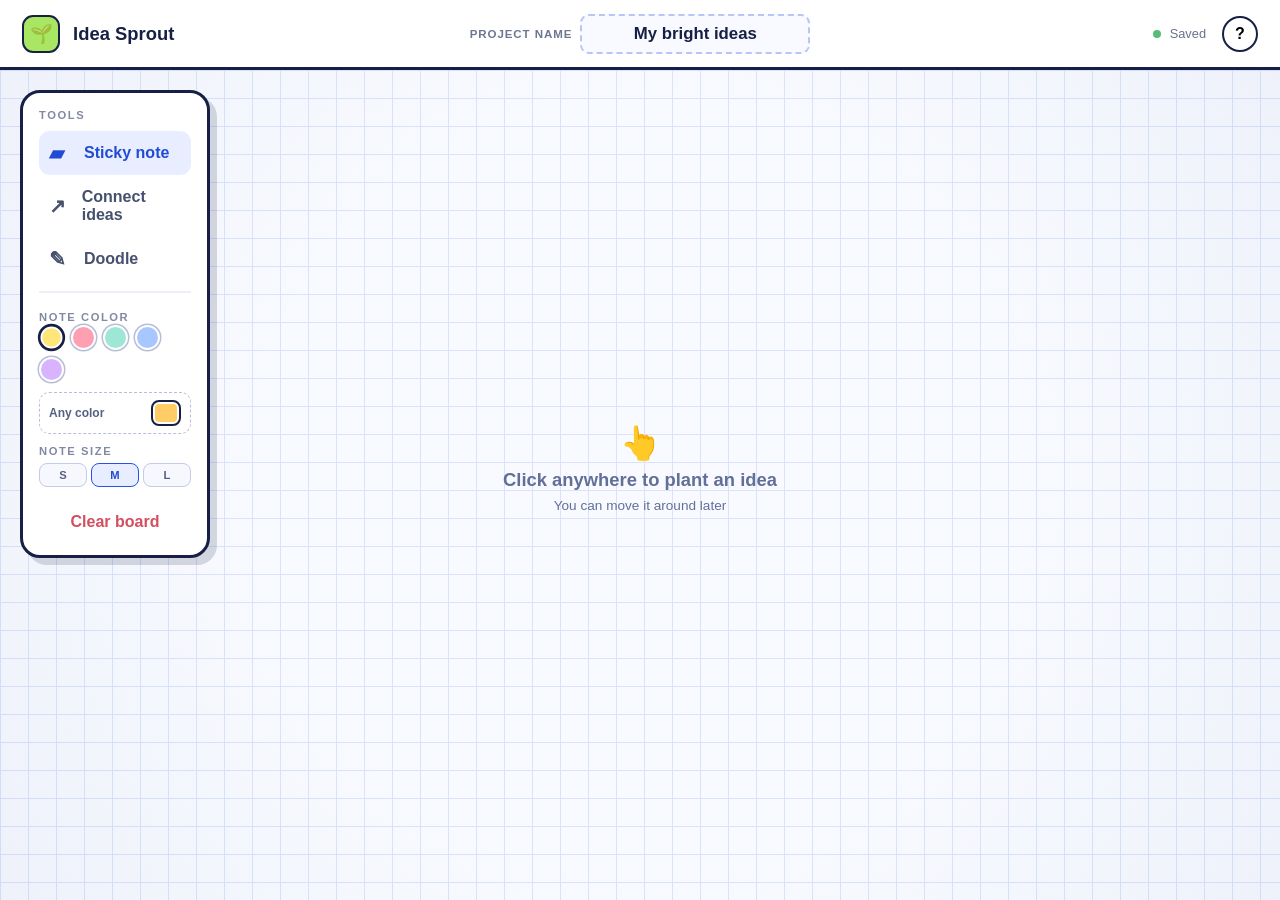
==== board.html @ 07cbba3a "Add files via upload" ====
<!doctype html>
<html lang="en">
<head>
  <meta charset="UTF-8" />
  <meta name="viewport" content="width=device-width, initial-scale=1.0" />
  <meta name="description" content="Create and connect ideas on your Idea Sprout board." />
  <title>My Idea Board — Idea Sprout</title>
  <link rel="icon" type="image/svg+xml" href="data:image/svg+xml,%3Csvg xmlns='http://www.w3.org/2000/svg' viewBox='0 0 64 64'%3E%3Crect width='64' height='64' rx='14' fill='%232e5bff'/%3E%3Cpath d='M32 49V27' stroke='white' stroke-width='6' stroke-linecap='round'/%3E%3Cpath d='M31 29c-10 0-15-5-15-14 10 0 15 5 15 14Zm2-6c9 0 14-5 14-13-9 0-14 5-14 13Z' fill='%23a8e663'/%3E%3C/svg%3E" />
  <link rel="stylesheet" href="styles.css" />
</head>
<body data-page="board">
  <main id="app" class="app">
    <header class="topbar">
      <a href="index.html" id="homeBtn" class="brand" aria-label="Back to projects"><span>🌱</span> Idea Sprout</a>
      <label class="project-name"><span>Project name</span><input id="boardTitle" class="board-title" value="My bright ideas" aria-label="Project name" maxlength="40" /></label>
      <div class="top-actions"><span id="saveStatus" class="saved"><i></i> Saved</span><button id="helpBtn" class="icon-btn" aria-label="Show help">?</button></div>
    </header>
    <section id="workspace" class="workspace" aria-label="Idea board">
      <svg id="connections" class="connections" aria-hidden="true"><defs><marker id="arrowhead" markerUnits="userSpaceOnUse" markerWidth="8" markerHeight="6" refX="7.5" refY="3" orient="auto"><polygon points="0 0, 8 3, 0 6" fill="#4262d8"/></marker></defs><g id="lineGroup"></g></svg>
      <canvas id="doodleCanvas"></canvas>
      <div id="notesLayer" class="notes-layer"></div>
      <div id="emptyHint" class="empty-hint"><span>👆</span><strong>Click anywhere to plant an idea</strong><small>You can move it around later</small></div>
      <aside class="toolbox" aria-label="Idea tools">
        <p>TOOLS</p>
        <button class="tool active" data-tool="note"><span>▰</span> Sticky note</button>
        <button class="tool" data-tool="connect"><span>↗</span> Connect ideas</button>
        <button class="tool" data-tool="draw"><span>✎</span> Doodle</button>
        <div class="tool-rule"></div><label class="mini-label">NOTE COLOR</label>
        <div class="colors" id="colorPicker">
          <button class="color active" data-color="#ffe678" style="--swatch:#ffe678" aria-label="Yellow"></button>
          <button class="color" data-color="#ff9fb2" style="--swatch:#ff9fb2" aria-label="Pink"></button>
          <button class="color" data-color="#9ee7d7" style="--swatch:#9ee7d7" aria-label="Mint"></button>
          <button class="color" data-color="#a8c7ff" style="--swatch:#a8c7ff" aria-label="Blue"></button>
          <button class="color" data-color="#d8b4fe" style="--swatch:#d8b4fe" aria-label="Purple"></button>
        </div>
        <label class="custom-color-row" for="customNoteColor"><span>Any color</span><input id="customNoteColor" type="color" value="#ffcc66" aria-label="Choose any sticky note color" /></label>
        <div class="note-size-wrap"><label class="mini-label">NOTE SIZE</label><div class="note-sizes" role="group" aria-label="Sticky note size"><button data-note-size="small">S</button><button class="active" data-note-size="medium">M</button><button data-note-size="large">L</button></div></div>
        <div id="drawOptions" class="draw-options" hidden>
          <label class="mini-label">DRAWING TOOL</label>
          <div class="shape-tools" role="group" aria-label="Drawing tool">
            <button class="shape-tool active" data-shape="pen" title="Freehand pen">✎<span>Pen</span></button>
            <button class="shape-tool" data-shape="line" title="Straight line">╱<span>Line</span></button>
            <button class="shape-tool" data-shape="box" title="Rectangle">□<span>Box</span></button>
            <button class="shape-tool" data-shape="circle" title="Circle">○<span>Circle</span></button>
            <button class="shape-tool" data-shape="eraser" title="Pixel eraser">⌫<span>Eraser</span></button>
          </div>
          <div class="draw-settings"><label for="penColor">Ink</label><input id="penColor" type="color" value="#29417a" /><button id="clearDrawing" class="small-action">Erase all</button></div>
          <label class="brush-size" for="brushSize"><span>Size</span><input id="brushSize" type="range" min="2" max="20" value="4" /><output id="brushSizeValue">4</output></label>
        </div>
        <button id="clearBtn" class="clear-btn">Clear board</button>
      </aside>
      <div id="connectTip" class="connect-tip" hidden>Choose two notes to connect them</div>
    </section>
    <dialog id="helpDialog"><button class="dialog-close" aria-label="Close help">×</button><div class="help-icon">💡</div><h2>How to grow ideas</h2><ol><li><b>Plant:</b> Pick a size, then click empty space for a sticky note.</li><li><b>Tag:</b> Type a tag, then press Enter or comma to make flair.</li><li><b>Move:</b> Drag a note by its dotted handle.</li><li><b>Connect:</b> Choose Connect, then click two notes.</li><li><b>Draw:</b> Use Pen, Line, Box, Circle, or Eraser. The size slider changes thickness.</li></ol></dialog>
    <dialog id="clearDialog" class="confirm-dialog"><h2>Clear the whole board?</h2><p>This removes every note, connection, and doodle.</p><div><button id="cancelClear">Keep my ideas</button><button id="confirmClear" class="danger">Clear board</button></div></dialog>
  </main>
  <script src="script.js"></script>
</body>
</html>
---- styles.css ----
:root{--blue:#2453e6;--ink:#172044;--paper:#f7f9ff;--panel:#fff;--line:#dbe4ff;--shadow:0 18px 45px rgba(32,55,135,.16)}*{box-sizing:border-box}html,body{margin:0;min-height:100%;font-family:"Trebuchet MS",Verdana,sans-serif;color:var(--ink);overflow:hidden}button,input,textarea{font:inherit}.welcome{min-height:100vh;background:#2453e6;display:grid;place-items:center;position:relative;overflow:hidden;padding:24px}.welcome:before{content:"";position:absolute;inset:0;background-image:radial-gradient(#fff 1.5px,transparent 1.5px);background-size:32px 32px;opacity:.14}.welcome-card{position:relative;width:min(700px,92vw);padding:54px 70px 48px;text-align:center;background:#fff;border:4px solid var(--ink);border-radius:32px;box-shadow:12px 12px 0 #11265f;transform:rotate(-.5deg);z-index:2}.logo-mark{width:74px;height:74px;display:grid;place-items:center;margin:-92px auto 20px;background:#a8e663;border:4px solid var(--ink);border-radius:22px;font-size:38px;transform:rotate(4deg);box-shadow:5px 5px 0 var(--ink)}.eyebrow{font-size:.82rem;font-weight:900;letter-spacing:.18em;color:var(--blue)}h1{font-size:clamp(2.5rem,6vw,4.6rem);line-height:.97;margin:15px 0 22px;letter-spacing:-.055em}h1 span{color:var(--blue)}.intro{font-size:1.1rem;line-height:1.6;max-width:510px;margin:0 auto 28px;color:#5d6684}.start-btn{border:3px solid var(--ink);border-radius:16px;background:#ffd84f;color:var(--ink);padding:15px 25px;font-size:1.15rem;font-weight:900;box-shadow:5px 5px 0 var(--ink);cursor:pointer;transition:.18s}.start-btn:hover{transform:translate(-2px,-2px);box-shadow:7px 7px 0 var(--ink)}.start-btn:active{transform:translate(4px,4px);box-shadow:1px 1px 0 var(--ink)}.start-btn span{margin-left:15px}.save-hint{font-size:.8rem;color:#7e86a2;margin:23px 0 0}.save-hint span{display:inline-block;width:8px;height:8px;background:#58c87a;border-radius:50%;margin-right:6px}.sample-note{position:absolute;padding:18px 22px;border:3px solid var(--ink);box-shadow:6px 6px 0 var(--ink);font-weight:900;z-index:3}.sample-one{left:5%;top:18%;background:#ff9fb2;transform:rotate(-7deg)}.sample-two{right:4%;bottom:16%;background:#9ee7d7;transform:rotate(6deg)}.sample-arrow{position:absolute;right:12%;top:16%;width:180px;fill:none;stroke:#fff;stroke-width:5;stroke-linecap:round}.welcome-doodle{position:absolute;color:#fff;font-size:4rem;font-weight:bold}.star-a{left:10%;bottom:12%;transform:rotate(-18deg)}.star-b{right:11%;top:38%;transform:rotate(12deg)}
.app{height:100vh;background:var(--paper)}.topbar{height:70px;background:#fff;border-bottom:3px solid var(--ink);display:grid;grid-template-columns:1fr auto 1fr;align-items:center;padding:0 22px;position:relative;z-index:20}.brand{border:0;background:transparent;color:var(--ink);font-weight:900;font-size:1.15rem;text-align:left;cursor:pointer}.brand span{display:inline-grid;place-items:center;width:38px;height:38px;background:#a8e663;border:2px solid var(--ink);border-radius:11px;margin-right:8px}.board-title{border:2px dashed transparent;border-radius:9px;color:var(--ink);font-weight:800;font-size:1.05rem;text-align:center;padding:8px;width:230px}.board-title:hover,.board-title:focus{border-color:#b7c5f8;outline:none;background:#f5f7ff}.top-actions{display:flex;align-items:center;justify-content:flex-end;gap:16px}.saved{font-size:.8rem;color:#69728e}.saved i{display:inline-block;width:8px;height:8px;border-radius:50%;background:#55bd76;margin-right:5px}.icon-btn{width:36px;height:36px;border:2px solid var(--ink);background:#fff;border-radius:50%;font-weight:900;cursor:pointer}.workspace{position:relative;height:calc(100vh - 70px);overflow:hidden;background-color:#f8faff;background-image:linear-gradient(#dae3fb 1px,transparent 1px),linear-gradient(90deg,#dae3fb 1px,transparent 1px);background-size:28px 28px;touch-action:none}.workspace:after{content:"";position:absolute;inset:0;pointer-events:none;background:radial-gradient(circle at center,transparent 50%,rgba(80,104,170,.06))}.toolbox{position:absolute;left:20px;top:20px;width:190px;padding:16px;background:#fff;border:3px solid var(--ink);border-radius:20px;box-shadow:7px 7px 0 rgba(23,32,68,.16);z-index:15}.toolbox>p,.mini-label{font-size:.7rem;letter-spacing:.14em;font-weight:900;color:#8189a3;margin:0 0 10px}.tool{width:100%;display:flex;align-items:center;gap:10px;border:0;background:transparent;border-radius:11px;padding:10px;color:#46506f;font-weight:800;cursor:pointer;text-align:left;margin-bottom:3px}.tool span{font-size:1.25rem;width:25px}.tool:hover{background:#f1f4ff}.tool.active{background:#e8edff;color:#214bd4}.tool-rule{height:2px;background:#eef0f7;margin:10px 0 14px}.colors{display:flex;gap:7px;flex-wrap:wrap}.color{width:25px;height:25px;border:2px solid #fff;border-radius:50%;background:var(--swatch);box-shadow:0 0 0 1.5px #b7bfd7;cursor:pointer}.color.active{box-shadow:0 0 0 3px var(--ink);transform:scale(.88)}.draw-options{margin-top:15px}.draw-options input{width:34px;height:30px;border:0;padding:0;background:none;vertical-align:middle}.small-action{border:0;color:#3753ae;background:#edf1ff;border-radius:8px;padding:7px;margin-left:6px;font-weight:800;font-size:.75rem;cursor:pointer}.clear-btn{width:100%;margin-top:18px;border:0;background:transparent;color:#d34e5f;font-weight:900;cursor:pointer;padding:8px}.empty-hint{position:absolute;left:50%;top:48%;transform:translate(-50%,-50%);display:flex;flex-direction:column;align-items:center;color:#627098;z-index:2;pointer-events:none}.empty-hint span{font-size:2rem;animation:bob 1.5s infinite}.empty-hint strong{font-size:1.15rem;margin:7px}.empty-hint small{font-size:.85rem}.notes-layer{position:absolute;inset:0;z-index:8}.note{position:absolute;width:210px;min-height:165px;padding:34px 18px 40px;border:2.5px solid var(--ink);box-shadow:7px 8px 0 rgba(23,32,68,.18);transform:rotate(var(--tilt));cursor:default;animation:pop .2s ease-out}.note.connect-ready{outline:5px solid rgba(46,91,255,.4)}.note-handle{position:absolute;left:0;right:0;top:0;height:28px;border-bottom:2px dashed rgba(23,32,68,.22);cursor:grab;display:flex;align-items:center;justify-content:center;color:rgba(23,32,68,.4);font-size:.8rem}.note-handle:after{content:"•••";letter-spacing:3px}.note-delete{position:absolute;right:7px;top:4px;width:24px;height:24px;border:0;background:transparent;font-size:1.2rem;cursor:pointer;color:#29304b}.note textarea{display:block;width:100%;height:82px;resize:none;border:0;background:transparent;color:#172044;outline:0;font-weight:700;line-height:1.42;font-size:1rem}.tag-row{position:absolute;left:15px;bottom:12px;right:12px;display:flex;gap:6px;align-items:center}.tag-input{min-width:0;flex:1;border:1.5px solid rgba(23,32,68,.25);background:rgba(255,255,255,.45);border-radius:20px;padding:5px 9px;font-size:.72rem;color:#303856;outline:0}.tag-input::placeholder{color:#5e6882}.connections,.doodleCanvas,#doodleCanvas{position:absolute;inset:0;width:100%;height:100%}.connections{z-index:4;pointer-events:none}.connections path{stroke:#4262d8;stroke-width:4;fill:none;marker-end:url(#arrowhead);stroke-linecap:round}.connections path.hit{stroke:transparent;stroke-width:18;pointer-events:stroke;cursor:pointer}.connections{pointer-events:none}.connections .hit{pointer-events:stroke}.connect-tip{position:absolute;top:18px;left:50%;transform:translateX(-50%);background:var(--ink);color:white;padding:10px 16px;border-radius:20px;font-size:.85rem;font-weight:800;z-index:16}#doodleCanvas{z-index:6;pointer-events:none}.workspace.draw-mode #doodleCanvas{pointer-events:auto;cursor:crosshair}.workspace.connect-mode .note{cursor:crosshair}.workspace.connect-mode .notes-layer{pointer-events:auto}dialog{border:3px solid var(--ink);border-radius:22px;box-shadow:10px 10px 0 rgba(23,32,68,.3);padding:30px;width:min(440px,90vw);color:var(--ink)}dialog::backdrop{background:rgba(22,31,66,.45)}dialog h2{margin:5px 0 18px;font-size:1.7rem}.dialog-close{position:absolute;right:15px;top:12px;border:0;background:transparent;font-size:1.6rem;cursor:pointer}.help-icon{font-size:2.4rem}.help-icon+ h2{margin-top:8px}dialog ol{padding-left:22px;line-height:1.6}dialog li{margin:8px 0}.confirm-dialog p{color:#656e89}.confirm-dialog>div{display:flex;justify-content:flex-end;gap:10px;margin-top:22px}.confirm-dialog button{border:2px solid var(--ink);border-radius:10px;background:#fff;padding:9px 13px;font-weight:800;cursor:pointer}.confirm-dialog .danger{background:#ef5d6c;color:#fff}.hidden{display:none!important}@keyframes pop{from{transform:scale(.75) rotate(var(--tilt));opacity:0}to{transform:scale(1) rotate(var(--tilt));opacity:1}}@keyframes bob{50%{transform:translateY(-8px)}}
@media(max-width:760px){.sample-note,.sample-arrow,.welcome-doodle{display:none}.welcome-card{padding:50px 24px 36px}.topbar{grid-template-columns:1fr auto;padding:0 12px}.board-title{position:absolute;top:72px;left:50%;transform:translateX(-50%);background:#fff;border:2px solid var(--ink);z-index:2}.saved{display:none}.brand{font-size:0}.brand span{font-size:1rem;margin:0}.toolbox{top:auto;bottom:12px;left:12px;right:12px;width:auto;padding:8px;display:flex;align-items:center;gap:4px}.toolbox>p,.tool-rule,.mini-label,.colors,.clear-btn{display:none}.tool{justify-content:center;font-size:.7rem;padding:8px 5px;margin:0}.tool span{width:auto}.draw-options{margin:0}.draw-options .mini-label{display:none}.small-action{font-size:.65rem}.note{width:180px;min-height:145px}.empty-hint{width:80%;text-align:center}.connect-tip{top:62px}.top-actions{gap:6px}}
@media(prefers-reduced-motion:reduce){*,*:before,*:after{animation:none!important;transition:none!important}}

/* Editable project name on the board page */
.brand{text-decoration:none}.project-name{display:flex;align-items:center;gap:8px;color:#6d7692;font-size:.72rem;font-weight:900;text-transform:uppercase;letter-spacing:.08em}.project-name .board-title{border-color:#b7c5f8;background:#f8faff;text-transform:none;letter-spacing:0}.project-name .board-title:hover,.project-name .board-title:focus{border-color:#2453e6;background:#fff}
@media(max-width:760px){.project-name{position:absolute;top:72px;left:50%;transform:translateX(-50%);background:#fff;border:2px solid var(--ink);border-radius:11px;padding:5px 8px;z-index:2}.project-name span{display:none}.project-name .board-title{position:static;transform:none;border:0;background:#fff}}

/* Tool interaction fixes */
.workspace.draw-mode .notes-layer{pointer-events:none}.connections path{stroke-width:3}.connections path.hit{marker-end:none}
.note{animation:none}.note.new-note{animation:pop .2s ease-out}

/* Multiple tag flair */
.note{min-height:180px;padding-bottom:14px}.note textarea{height:76px}.tag-row{position:static;margin-top:8px;display:flex;flex-wrap:wrap;gap:5px;align-items:center}.tag-chip{display:inline-flex;align-items:center;gap:3px;border:1.5px solid rgba(23,32,68,.3);border-radius:999px;padding:3px 5px 3px 7px;font-size:.7rem;font-weight:900;line-height:1;background:#fff}.tag-chip:before{content:"";width:6px;height:6px;border-radius:50%;background:currentColor}.tag-chip.tone-0{color:#8c3fc2;background:#f1ddff}.tag-chip.tone-1{color:#176b75;background:#cdf5ed}.tag-chip.tone-2{color:#a34359;background:#ffdce4}.tag-chip.tone-3{color:#315bb8;background:#dce8ff}.tag-remove{border:0;background:transparent;color:inherit;padding:0;width:16px;height:16px;border-radius:50%;font-weight:900;cursor:pointer;line-height:1}.tag-remove:hover{background:rgba(23,32,68,.1)}.tag-input{flex:1 0 62px;width:70px;min-width:62px;padding:4px 7px;background:rgba(255,255,255,.65)}
@media(max-width:760px){.note{min-height:170px}}

/* Compact, left-to-right tag strip */
.note{min-height:165px}.tag-row{flex-wrap:nowrap;overflow-x:auto;overflow-y:hidden;gap:4px;padding:2px 1px 5px;scrollbar-width:thin;scrollbar-color:rgba(23,32,68,.25) transparent}.tag-chip{flex:0 0 auto;gap:2px;padding:2px 3px 2px 5px;font-size:.75rem;white-space:nowrap}.tag-chip:before{width:4px;height:4px}.tag-remove{width:13px;height:13px;font-size:.72rem}.tag-input{flex:0 0 54px;width:54px;min-width:54px;padding:3px 5px;font-size:.75rem}.tag-row::-webkit-scrollbar{height:4px}.tag-row::-webkit-scrollbar-thumb{background:rgba(23,32,68,.25);border-radius:99px}.tag-row::-webkit-scrollbar-track{background:transparent}
@media(max-width:760px){.note{min-height:158px}}

/* Full sticky-note color picker */
.custom-color-row{display:flex;align-items:center;justify-content:space-between;margin-top:10px;padding:7px 9px;border:1.5px dashed #b7bfd7;border-radius:10px;color:#56617f;font-size:.75rem;font-weight:900;cursor:pointer}.custom-color-row:hover{border-color:var(--blue);background:#f5f7ff}.custom-color-row input{width:30px;height:26px;padding:1px;border:2px solid var(--ink);border-radius:8px;background:#fff;cursor:pointer}.custom-color-row input::-webkit-color-swatch-wrapper{padding:1px}.custom-color-row input::-webkit-color-swatch{border:0;border-radius:4px}.custom-color-row input::-moz-color-swatch{border:0;border-radius:4px}
@media(max-width:760px){.custom-color-row{display:none}}

/* Project dashboard */
.projects-body{margin:0;min-height:100vh;overflow:auto;background:#eef3ff;color:var(--ink)}.projects-page{min-height:100vh;background-image:radial-gradient(#cbd7ff 1.4px,transparent 1.4px);background-size:28px 28px}.projects-header{height:82px;padding:0 clamp(20px,5vw,72px);display:flex;align-items:center;justify-content:space-between;background:#fff;border-bottom:3px solid var(--ink)}.projects-brand{display:flex;align-items:center;gap:11px;color:var(--ink);text-decoration:none}.projects-brand>span{width:44px;height:44px;display:grid;place-items:center;background:#a8e663;border:2px solid var(--ink);border-radius:12px;font-size:1.25rem;box-shadow:3px 3px 0 var(--ink)}.projects-brand div{display:flex;flex-direction:column}.projects-brand b{font-size:1.15rem}.projects-brand small{color:#77809c;font-size:.75rem}.new-project-btn{border:2.5px solid var(--ink);border-radius:13px;background:#ffd84f;color:var(--ink);padding:11px 17px;font-weight:900;box-shadow:4px 4px 0 var(--ink);cursor:pointer}.new-project-btn:hover{transform:translate(-1px,-1px);box-shadow:5px 5px 0 var(--ink)}.new-project-btn span{margin-right:5px}.projects-intro{margin:0 auto;padding:58px clamp(24px,7vw,90px) 48px;max-width:1200px;display:flex;align-items:center;justify-content:space-between}.projects-intro h1{font-size:clamp(2.4rem,5vw,4.5rem);margin:10px 0 14px;max-width:700px}.projects-intro>div>p:last-child{font-size:1.05rem;color:#5d6684}.intro-sprout{width:180px;height:140px;display:flex;align-items:center;justify-content:space-around;color:var(--blue);font-size:2rem;transform:rotate(3deg)}.intro-sprout span{display:grid;place-items:center;width:88px;height:88px;background:#fff;border:3px solid var(--ink);border-radius:28px;font-size:2.6rem;box-shadow:8px 8px 0 #a8e663}.projects-section{max-width:1200px;margin:0 auto;padding:0 clamp(24px,7vw,90px) 70px}.section-heading{display:flex;align-items:center;justify-content:space-between;border-bottom:2px solid #ccd7f5;padding-bottom:12px;margin-bottom:22px}.section-heading h2{margin:0;font-size:1.35rem}.section-heading span{font-size:.8rem;color:#727c99;font-weight:800}.project-grid{display:grid;grid-template-columns:repeat(auto-fill,minmax(230px,1fr));gap:22px}.project-card{position:relative;background:#fff;border:2.5px solid var(--ink);border-radius:18px;box-shadow:6px 6px 0 rgba(23,32,68,.14);overflow:hidden;transition:.18s}.project-card:hover{transform:translateY(-4px);box-shadow:8px 10px 0 rgba(23,32,68,.16)}.project-card>a{color:inherit;text-decoration:none}.project-preview{height:132px;background-color:#f7f9ff;background-image:linear-gradient(#dfe6fa 1px,transparent 1px),linear-gradient(90deg,#dfe6fa 1px,transparent 1px);background-size:20px 20px;position:relative}.project-preview span{position:absolute;width:58px;height:46px;background:var(--card-color);border:1.5px solid var(--ink);box-shadow:3px 3px 0 rgba(23,32,68,.15)}.project-preview span:nth-child(1){left:26px;top:26px;transform:rotate(-4deg)}.project-preview span:nth-child(2){left:94px;top:51px;transform:rotate(3deg)}.project-preview span:nth-child(3){right:22px;top:20px;transform:rotate(6deg)}.project-preview b{position:absolute;left:80px;top:34px;color:#526dcc;font-size:1.4rem}.project-info{padding:16px}.project-info h3{margin:0 28px 5px 0;font-size:1rem;white-space:nowrap;overflow:hidden;text-overflow:ellipsis}.project-info p{margin:0;color:#7c849e;font-size:.78rem}.project-delete{position:absolute;right:10px;bottom:13px;border:0;border-radius:50%;background:#f0f3fb;color:#67708b;width:27px;height:27px;font-size:1rem;cursor:pointer}.project-delete:hover{background:#ffdce2;color:#b7354c}.project-empty{text-align:center;padding:45px 20px;background:rgba(255,255,255,.75);border:2px dashed #aebde8;border-radius:22px}.project-empty>div{font-size:2.8rem}.project-empty h2{margin:10px 0 7px}.project-empty p{color:#68728f;margin-bottom:22px}.project-dialog p{color:#6c7590}.project-dialog form{display:flex;flex-direction:column;gap:8px}.project-dialog label{font-size:.78rem;font-weight:900;letter-spacing:.06em;text-transform:uppercase;color:#69728e}.project-dialog input{border:2px solid #aebbe2;border-radius:11px;padding:12px 13px;font-size:1rem;outline:0}.project-dialog input:focus{border-color:var(--blue);box-shadow:0 0 0 3px #dce5ff}.dialog-actions{display:flex;justify-content:flex-end;gap:9px;margin-top:14px}.dialog-actions button{border:2px solid var(--ink);border-radius:10px;padding:9px 12px;font-weight:900;cursor:pointer;background:#fff}.dialog-actions .create-project{background:#ffd84f}

/* Doodle shape tools */
.shape-tools{display:grid;grid-template-columns:repeat(4,1fr);gap:4px;margin-bottom:10px}.shape-tool{border:1.5px solid #c2cbe7;background:#f7f8fd;color:#53607f;border-radius:8px;padding:5px 2px;cursor:pointer;font-size:1rem;font-weight:900}.shape-tool span{display:block;font-size:.58rem;margin-top:2px}.shape-tool:hover{background:#eef2ff}.shape-tool.active{border-color:var(--blue);background:#e8edff;color:#204ad0}.draw-settings{display:flex;align-items:center;gap:6px}.draw-settings label{font-size:.67rem;font-weight:900;color:#69728e}.draw-settings input{width:32px;height:28px}.draw-settings .small-action{margin-left:auto}.draw-options{margin-top:13px;padding-top:10px;border-top:2px solid #eef0f7}
@media(max-width:760px){.projects-header{padding:0 16px}.projects-brand small{display:none}.projects-intro{padding:34px 22px 28px}.intro-sprout{display:none}.projects-section{padding:0 22px 45px}.project-grid{grid-template-columns:1fr}.new-project-btn{padding:9px 12px}.shape-tools{grid-template-columns:repeat(4,42px)}.shape-tool span{display:none}.draw-settings label{display:none}}
body.projects-body{height:100vh;min-height:0;overflow:auto}

/* Eraser, brush size, note size, and automatic note contrast */
.note{color:var(--note-text)}.note textarea,.note-delete,.note-handle,.tag-input{color:var(--note-text)}.note-handle{border-bottom-color:color-mix(in srgb,var(--note-text) 24%,transparent)}.tag-input{border-color:color-mix(in srgb,var(--note-text) 30%,transparent)}.tag-input::placeholder{color:var(--note-text);opacity:.68}.note.size-small{width:170px;min-height:145px}.note.size-small textarea{height:58px}.note.size-medium{width:210px;min-height:165px}.note.size-medium textarea{height:76px}.note.size-large{width:260px;min-height:210px}.note.size-large textarea{height:120px}.note-size-wrap{margin-top:11px}.note-size-wrap .mini-label{display:block;margin-bottom:6px}.note-sizes{display:grid;grid-template-columns:repeat(3,1fr);gap:4px}.note-sizes button{border:1.5px solid #c2cbe7;border-radius:8px;background:#f7f8fd;color:#53607f;padding:5px;font-size:.7rem;font-weight:900;cursor:pointer}.note-sizes button:hover{background:#eef2ff}.note-sizes button.active{border-color:var(--blue);background:#e8edff;color:#204ad0}.shape-tools{grid-template-columns:repeat(5,1fr)}.brush-size{display:grid;grid-template-columns:auto 1fr 23px;align-items:center;gap:5px;margin-top:8px;color:#69728e;font-size:.67rem;font-weight:900}.brush-size input{width:100%;height:auto;accent-color:var(--blue)}.brush-size output{text-align:center;color:#3f4d76;font-size:.65rem}.project-delete{z-index:3;pointer-events:auto}
@media(max-width:760px){.note.size-small{width:150px;min-height:135px}.note.size-medium{width:180px;min-height:158px}.note.size-large{width:min(240px,calc(100vw - 20px));min-height:200px}.note-size-wrap{display:none}.shape-tools{grid-template-columns:repeat(5,38px)}.brush-size{min-width:110px}.brush-size span{display:none}}

/* Reliable project removal dialog */
.project-delete-dialog p{line-height:1.5}.project-delete-dialog p b{color:var(--ink)}
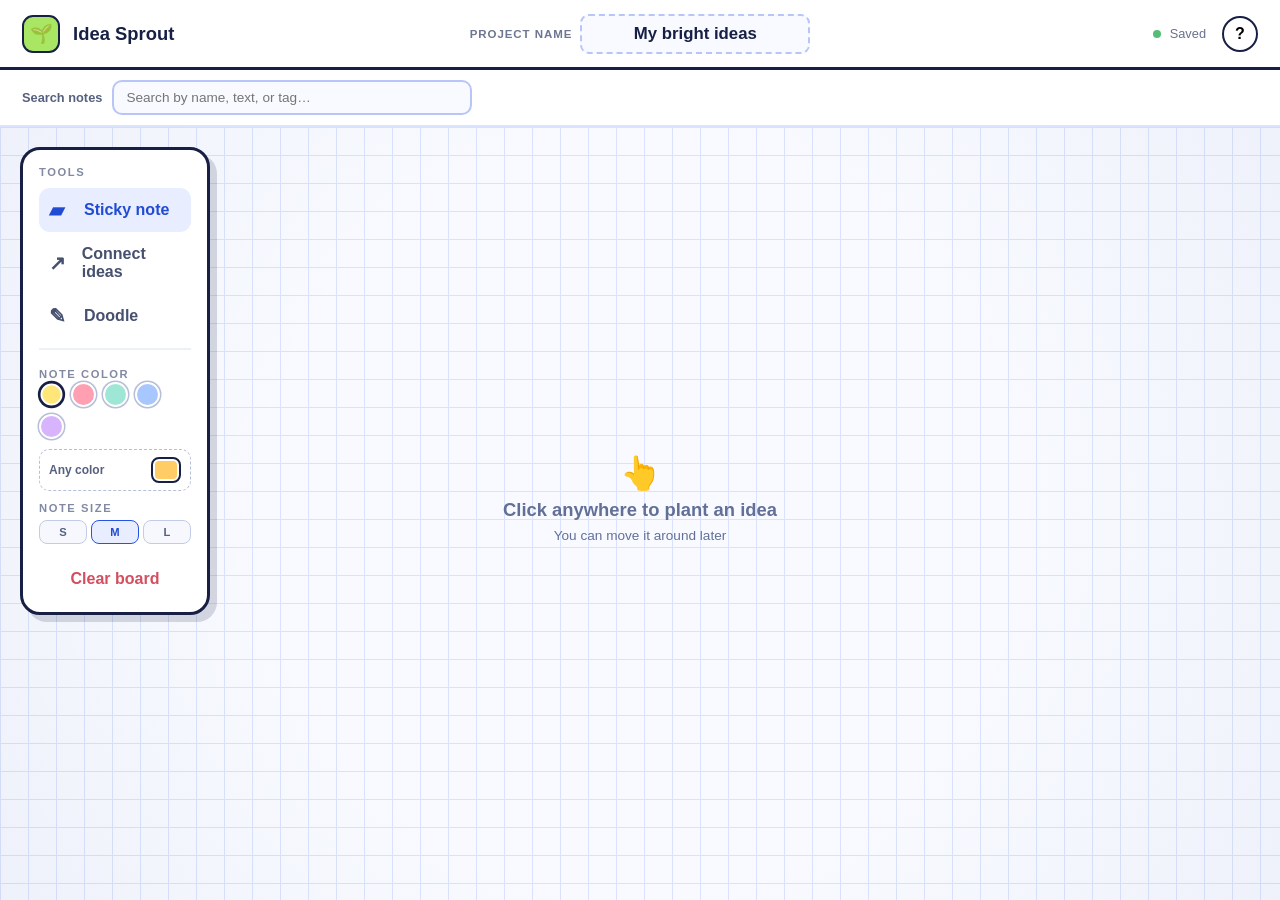
==== commit 96685237: "Add files via upload" ====
--- a/board.html
+++ b/board.html
@@ -15,6 +15,12 @@
       <label class="project-name"><span>Project name</span><input id="boardTitle" class="board-title" value="My bright ideas" aria-label="Project name" maxlength="40" /></label>
       <div class="top-actions"><span id="saveStatus" class="saved"><i></i> Saved</span><button id="helpBtn" class="icon-btn" aria-label="Show help">?</button></div>
     </header>
+    <section class="board-search" role="search" aria-label="Search notes">
+      <label for="noteSearch">Search notes</label>
+      <input id="noteSearch" type="search" placeholder="Search by name, text, or tag…" aria-controls="notesLayer" autocomplete="off" />
+      <button id="clearNoteSearch" type="button" hidden>Clear</button>
+      <span id="noteSearchStatus" role="status" aria-live="polite" aria-atomic="true"></span>
+    </section>
     <section id="workspace" class="workspace" aria-label="Idea board">
       <svg id="connections" class="connections" aria-hidden="true"><defs><marker id="arrowhead" markerUnits="userSpaceOnUse" markerWidth="8" markerHeight="6" refX="7.5" refY="3" orient="auto"><polygon points="0 0, 8 3, 0 6" fill="#4262d8"/></marker></defs><g id="lineGroup"></g></svg>
       <canvas id="doodleCanvas"></canvas>
--- a/styles.css
+++ b/styles.css
@@ -37,3 +37,17 @@
 
 /* Reliable project removal dialog */
 .project-delete-dialog p{line-height:1.5}.project-delete-dialog p b{color:var(--ink)}
+
+/* Board note search */
+body[data-page="board"] .app{display:flex;flex-direction:column}
+body[data-page="board"] .topbar{flex-shrink:0}
+body[data-page="board"] .workspace{flex:1;min-height:0}
+.board-search{display:flex;align-items:center;gap:10px;flex-wrap:wrap;padding:10px 22px;background:#fff;border-bottom:2px solid var(--line);flex-shrink:0}
+.board-search label{font-size:.8rem;font-weight:900;color:#56617f}
+.board-search input{width:min(360px,100%);min-width:0;border:2px solid #b7c5f8;border-radius:10px;padding:8px 12px;background:#f8faff;color:var(--ink);font-size:.85rem}
+.board-search input:focus{outline:2px solid var(--blue);outline-offset:2px;border-color:var(--blue)}
+.board-search button{border:1.5px solid #b7c5f8;border-radius:8px;padding:7px 10px;background:#edf1ff;color:#3753ae;font-size:.8rem;font-weight:800;cursor:pointer}
+.board-search button:focus-visible{outline:2px solid var(--blue);outline-offset:2px}
+#noteSearchStatus{font-size:.8rem;color:#69728e}
+.note.search-hidden{display:none!important}
+@media(max-width:760px){.board-search{padding:56px 12px 10px;gap:8px}.board-search label{position:absolute;width:1px;height:1px;overflow:hidden;clip-path:inset(50%)}.board-search input{flex:1;width:auto}#noteSearchStatus{flex-basis:100%}#noteSearchStatus:empty{display:none}}
